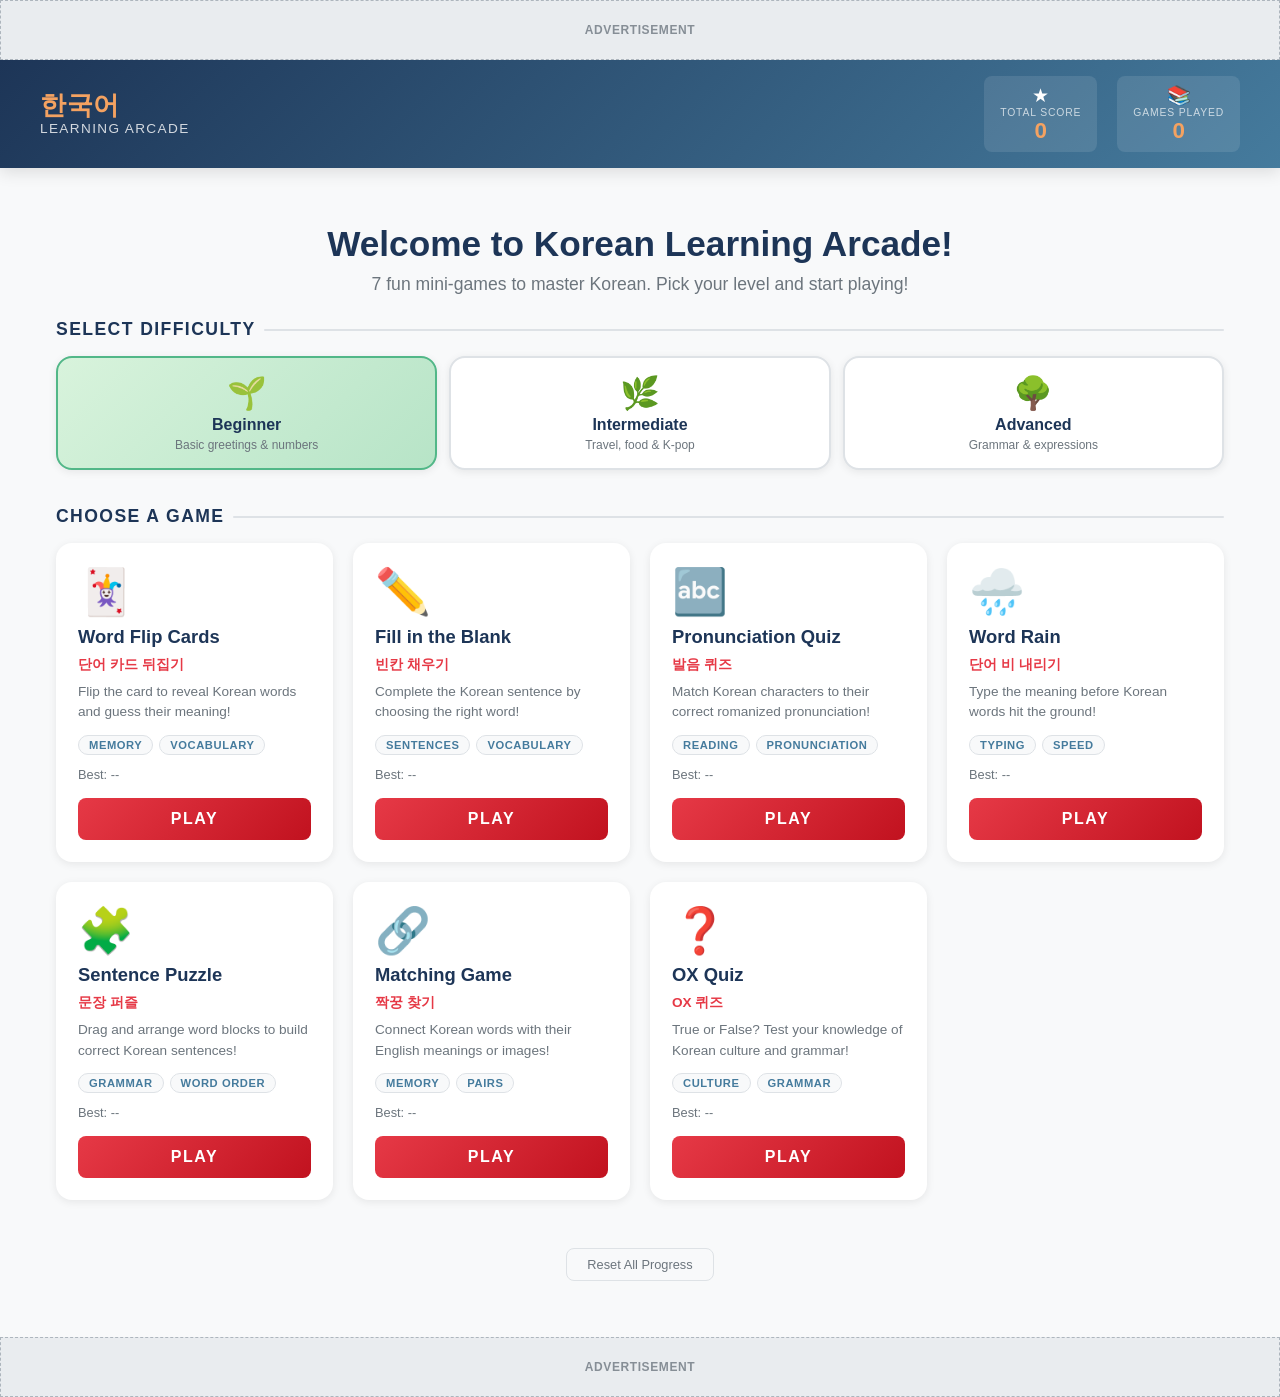
==== index.html @ f076819e "Add custom PWA install banner Shows a dismissible install banner on mobile when app is installable. " ====
<!DOCTYPE html>
<html lang="en">
<head>
  <meta charset="UTF-8" />
  <meta name="viewport" content="width=device-width, initial-scale=1.0" />
  <title>Korean Learning Arcade | 한국어 오락실</title>
  <link rel="stylesheet" href="style.css" />
  <link rel="manifest" href="manifest.json" />
  <meta name="theme-color" content="#1d3557" />
  <meta name="apple-mobile-web-app-capable" content="yes" />
  <meta name="apple-mobile-web-app-status-bar-style" content="black-translucent" />
  <meta name="apple-mobile-web-app-title" content="한국어 게임" />
</head>
<body>

  <!-- ===== 앱 설치 배너 (스마트폰에서만 표시) ===== -->
  <div id="install-banner" style="display:none;background:linear-gradient(135deg,#1d3557,#457b9d);color:white;padding:12px 16px;text-align:center;font-size:0.9rem;gap:10px;align-items:center;justify-content:center;flex-wrap:wrap;">
    <span>📱 홈 화면에 추가해서 앱처럼 사용하세요!</span>
    <button id="install-btn" style="background:white;color:#1d3557;border:none;border-radius:20px;padding:6px 16px;font-weight:700;cursor:pointer;font-size:0.85rem;">설치하기</button>
    <button id="install-close" style="background:transparent;color:rgba(255,255,255,0.7);border:none;cursor:pointer;font-size:1.1rem;padding:0 4px;">✕</button>
  </div>

  <!-- ===== 광고 공간: 상단 배너 ===== -->
  <div class="ad-banner ad-top">
    <span class="ad-label">Advertisement</span>
    <!-- 나중에 여기에 Google AdSense 코드를 붙여넣으세요 -->
  </div>

  <!-- ===== 헤더 ===== -->
  <header class="site-header">
    <div class="header-inner">
      <div class="logo">
        <span class="logo-kr">한국어</span>
        <span class="logo-en">Learning Arcade</span>
      </div>
      <div class="score-board">
        <div class="score-item">
          <span class="score-icon">★</span>
          <span class="score-label">Total Score</span>
          <span class="score-value" id="total-score">0</span>
        </div>
        <div class="score-item">
          <span class="score-icon">📚</span>
          <span class="score-label">Games Played</span>
          <span class="score-value" id="games-played">0</span>
        </div>
      </div>
    </div>
  </header>

  <!-- ===== 메인 콘텐츠 ===== -->
  <main class="main-content">

    <!-- 환영 메시지 -->
    <section class="welcome-section">
      <h1 class="welcome-title">Welcome to Korean Learning Arcade!</h1>
      <p class="welcome-sub">7 fun mini-games to master Korean. Pick your level and start playing!</p>
    </section>

    <!-- 난이도 선택 -->
    <section class="difficulty-section">
      <h2 class="section-title">Select Difficulty</h2>
      <div class="difficulty-buttons">
        <button class="diff-btn active" data-level="beginner">
          <span class="diff-icon">🌱</span>
          <span class="diff-name">Beginner</span>
          <span class="diff-desc">Basic greetings & numbers</span>
        </button>
        <button class="diff-btn" data-level="intermediate">
          <span class="diff-icon">🌿</span>
          <span class="diff-name">Intermediate</span>
          <span class="diff-desc">Travel, food & K-pop</span>
        </button>
        <button class="diff-btn" data-level="advanced">
          <span class="diff-icon">🌳</span>
          <span class="diff-name">Advanced</span>
          <span class="diff-desc">Grammar & expressions</span>
        </button>
      </div>
    </section>

    <!-- 게임 선택 카드들 -->
    <section class="games-section">
      <h2 class="section-title">Choose a Game</h2>
      <div class="games-grid">

        <!-- 게임 1: 단어 카드 뒤집기 -->
        <div class="game-card" data-game="word-cards">
          <div class="game-card-inner">
            <div class="game-emoji">🃏</div>
            <h3 class="game-name">Word Flip Cards</h3>
            <p class="game-name-kr">단어 카드 뒤집기</p>
            <p class="game-desc">Flip the card to reveal Korean words and guess their meaning!</p>
            <div class="game-meta">
              <span class="game-tag">Memory</span>
              <span class="game-tag">Vocabulary</span>
            </div>
            <div class="game-best">Best: <span class="best-score" id="best-word-cards">--</span></div>
            <button class="play-btn" onclick="startGame('word-cards')">PLAY</button>
          </div>
        </div>

        <!-- 게임 2: 빈칸 채우기 -->
        <div class="game-card" data-game="fill-blank">
          <div class="game-card-inner">
            <div class="game-emoji">✏️</div>
            <h3 class="game-name">Fill in the Blank</h3>
            <p class="game-name-kr">빈칸 채우기</p>
            <p class="game-desc">Complete the Korean sentence by choosing the right word!</p>
            <div class="game-meta">
              <span class="game-tag">Sentences</span>
              <span class="game-tag">Vocabulary</span>
            </div>
            <div class="game-best">Best: <span class="best-score" id="best-fill-blank">--</span></div>
            <button class="play-btn" onclick="startGame('fill-blank')">PLAY</button>
          </div>
        </div>

        <!-- 게임 3: 발음 퀴즈 -->
        <div class="game-card" data-game="pronunciation">
          <div class="game-card-inner">
            <div class="game-emoji">🔤</div>
            <h3 class="game-name">Pronunciation Quiz</h3>
            <p class="game-name-kr">발음 퀴즈</p>
            <p class="game-desc">Match Korean characters to their correct romanized pronunciation!</p>
            <div class="game-meta">
              <span class="game-tag">Reading</span>
              <span class="game-tag">Pronunciation</span>
            </div>
            <div class="game-best">Best: <span class="best-score" id="best-pronunciation">--</span></div>
            <button class="play-btn" onclick="startGame('pronunciation')">PLAY</button>
          </div>
        </div>

        <!-- 게임 4: 단어 비 내리기 -->
        <div class="game-card" data-game="word-rain">
          <div class="game-card-inner">
            <div class="game-emoji">🌧️</div>
            <h3 class="game-name">Word Rain</h3>
            <p class="game-name-kr">단어 비 내리기</p>
            <p class="game-desc">Type the meaning before Korean words hit the ground!</p>
            <div class="game-meta">
              <span class="game-tag">Typing</span>
              <span class="game-tag">Speed</span>
            </div>
            <div class="game-best">Best: <span class="best-score" id="best-word-rain">--</span></div>
            <button class="play-btn" onclick="startGame('word-rain')">PLAY</button>
          </div>
        </div>

        <!-- 게임 5: 문장 퍼즐 -->
        <div class="game-card" data-game="sentence-puzzle">
          <div class="game-card-inner">
            <div class="game-emoji">🧩</div>
            <h3 class="game-name">Sentence Puzzle</h3>
            <p class="game-name-kr">문장 퍼즐</p>
            <p class="game-desc">Drag and arrange word blocks to build correct Korean sentences!</p>
            <div class="game-meta">
              <span class="game-tag">Grammar</span>
              <span class="game-tag">Word Order</span>
            </div>
            <div class="game-best">Best: <span class="best-score" id="best-sentence-puzzle">--</span></div>
            <button class="play-btn" onclick="startGame('sentence-puzzle')">PLAY</button>
          </div>
        </div>

        <!-- 게임 6: 짝꿍 찾기 -->
        <div class="game-card" data-game="matching">
          <div class="game-card-inner">
            <div class="game-emoji">🔗</div>
            <h3 class="game-name">Matching Game</h3>
            <p class="game-name-kr">짝꿍 찾기</p>
            <p class="game-desc">Connect Korean words with their English meanings or images!</p>
            <div class="game-meta">
              <span class="game-tag">Memory</span>
              <span class="game-tag">Pairs</span>
            </div>
            <div class="game-best">Best: <span class="best-score" id="best-matching">--</span></div>
            <button class="play-btn" onclick="startGame('matching')">PLAY</button>
          </div>
        </div>

        <!-- 게임 7: OX 퀴즈 -->
        <div class="game-card" data-game="ox-quiz">
          <div class="game-card-inner">
            <div class="game-emoji">❓</div>
            <h3 class="game-name">OX Quiz</h3>
            <p class="game-name-kr">OX 퀴즈</p>
            <p class="game-desc">True or False? Test your knowledge of Korean culture and grammar!</p>
            <div class="game-meta">
              <span class="game-tag">Culture</span>
              <span class="game-tag">Grammar</span>
            </div>
            <div class="game-best">Best: <span class="best-score" id="best-ox-quiz">--</span></div>
            <button class="play-btn" onclick="startGame('ox-quiz')">PLAY</button>
          </div>
        </div>

      </div>
    </section>

    <!-- 진행상황 리셋 버튼 -->
    <section class="reset-section">
      <button class="reset-btn" onclick="confirmReset()">Reset All Progress</button>
    </section>

  </main>

  <!-- ===== 게임 화면 (처음에는 숨겨져 있음) ===== -->
  <div class="game-screen" id="game-screen" style="display:none;">
    <div class="game-screen-header">
      <button class="back-btn" onclick="goHome()">← Back to Home</button>
      <div class="current-level-badge" id="current-level-badge">Beginner</div>
    </div>
    <div class="game-container" id="game-container">
      <!-- 각 게임 내용이 여기에 동적으로 들어옵니다 -->
    </div>
  </div>

  <!-- ===== 광고 공간: 하단 배너 ===== -->
  <div class="ad-banner ad-bottom">
    <span class="ad-label">Advertisement</span>
    <!-- 나중에 여기에 Google AdSense 코드를 붙여넣으세요 -->
  </div>

  <!-- ===== 스크립트 ===== -->
  <script src="utils.js"></script>
  <script src="storage.js"></script>
  <script src="data.js"></script>
  <script src="games/word-cards.js"></script>
  <script src="games/fill-blank.js"></script>
  <script src="games/pronunciation.js"></script>
  <script src="games/word-rain.js"></script>
  <script src="games/sentence-puzzle.js"></script>
  <script src="games/matching.js"></script>
  <script src="games/ox-quiz.js"></script>
  <script src="main.js"></script>
  <script>
    if ('serviceWorker' in navigator) {
      navigator.serviceWorker.register('/korean-game/sw.js');
    }

    // 앱 설치 배너 처리
    let deferredPrompt;
    const banner = document.getElementById('install-banner');
    const installBtn = document.getElementById('install-btn');
    const closeBtn = document.getElementById('install-close');

    window.addEventListener('beforeinstallprompt', e => {
      e.preventDefault();
      deferredPrompt = e;
      banner.style.display = 'flex';
    });

    installBtn.addEventListener('click', async () => {
      banner.style.display = 'none';
      deferredPrompt.prompt();
      await deferredPrompt.userChoice;
      deferredPrompt = null;
    });

    closeBtn.addEventListener('click', () => {
      banner.style.display = 'none';
    });

    // 이미 설치된 경우 배너 숨기기
    window.addEventListener('appinstalled', () => {
      banner.style.display = 'none';
    });
  </script>
</body>
</html>
---- style.css ----
/* =============================================
   한국어 오락실 - 전체 스타일
   Korean Learning Arcade - Main Stylesheet
   ============================================= */

/* ----- 기본 리셋 & 전체 설정 ----- */
*, *::before, *::after {
  box-sizing: border-box;
  margin: 0;
  padding: 0;
}

:root {
  --color-primary: #e63946;      /* 한국 빨강 */
  --color-secondary: #457b9d;    /* 차분한 파랑 */
  --color-accent: #f4a261;       /* 따뜻한 주황 */
  --color-bg: #f8f9fa;           /* 밝은 회색 배경 */
  --color-card: #ffffff;         /* 카드 흰색 */
  --color-text: #1d3557;         /* 진한 네이비 */
  --color-text-light: #6c757d;   /* 옅은 텍스트 */
  --color-border: #dee2e6;       /* 테두리 색 */
  --color-beginner: #52b788;     /* 초급 초록 */
  --color-intermediate: #457b9d; /* 중급 파랑 */
  --color-advanced: #e63946;     /* 고급 빨강 */
  --shadow-sm: 0 2px 8px rgba(0,0,0,0.08);
  --shadow-md: 0 4px 16px rgba(0,0,0,0.12);
  --shadow-lg: 0 8px 32px rgba(0,0,0,0.16);
  --radius-sm: 8px;
  --radius-md: 16px;
  --radius-lg: 24px;
  --font-main: 'Segoe UI', 'Apple SD Gothic Neo', sans-serif;
}

body {
  font-family: var(--font-main);
  background-color: var(--color-bg);
  color: var(--color-text);
  min-height: 100vh;
  display: flex;
  flex-direction: column;
}

/* ----- 광고 배너 ----- */
.ad-banner {
  width: 100%;
  background: #e9ecef;
  border: 1px dashed #adb5bd;
  display: flex;
  align-items: center;
  justify-content: center;
  color: #868e96;
  font-size: 0.75rem;
  letter-spacing: 0.05em;
  position: relative;
}

.ad-top {
  min-height: 60px;
}

.ad-bottom {
  min-height: 60px;
  margin-top: auto;
}

.ad-label {
  text-transform: uppercase;
  font-weight: 600;
}

/* ----- 헤더 ----- */
.site-header {
  background: linear-gradient(135deg, #1d3557 0%, #457b9d 100%);
  color: white;
  padding: 16px 24px;
  box-shadow: var(--shadow-md);
}

.header-inner {
  max-width: 1200px;
  margin: 0 auto;
  display: flex;
  align-items: center;
  justify-content: space-between;
  flex-wrap: wrap;
  gap: 12px;
}

.logo {
  display: flex;
  flex-direction: column;
  line-height: 1.2;
}

.logo-kr {
  font-size: 1.6rem;
  font-weight: 800;
  color: #f4a261;
  letter-spacing: 0.02em;
}

.logo-en {
  font-size: 0.85rem;
  color: rgba(255,255,255,0.8);
  letter-spacing: 0.1em;
  text-transform: uppercase;
}

.score-board {
  display: flex;
  gap: 20px;
}

.score-item {
  display: flex;
  flex-direction: column;
  align-items: center;
  background: rgba(255,255,255,0.1);
  border-radius: var(--radius-sm);
  padding: 8px 16px;
  min-width: 80px;
}

.score-icon {
  font-size: 1.2rem;
}

.score-label {
  font-size: 0.65rem;
  text-transform: uppercase;
  letter-spacing: 0.08em;
  color: rgba(255,255,255,0.7);
}

.score-value {
  font-size: 1.4rem;
  font-weight: 700;
  color: #f4a261;
}

/* ----- 메인 콘텐츠 영역 ----- */
.main-content {
  max-width: 1200px;
  margin: 0 auto;
  padding: 24px 16px 40px;
  width: 100%;
}

/* ----- 환영 섹션 ----- */
.welcome-section {
  text-align: center;
  padding: 32px 16px 24px;
}

.welcome-title {
  font-size: clamp(1.4rem, 4vw, 2.2rem);
  font-weight: 800;
  color: var(--color-text);
  margin-bottom: 10px;
}

.welcome-sub {
  font-size: clamp(0.9rem, 2.5vw, 1.1rem);
  color: var(--color-text-light);
}

/* ----- 섹션 공통 제목 ----- */
.section-title {
  font-size: 1.1rem;
  font-weight: 700;
  color: var(--color-text);
  text-transform: uppercase;
  letter-spacing: 0.08em;
  margin-bottom: 16px;
  display: flex;
  align-items: center;
  gap: 8px;
}

.section-title::after {
  content: '';
  flex: 1;
  height: 2px;
  background: var(--color-border);
  border-radius: 2px;
}

/* ----- 난이도 선택 ----- */
.difficulty-section {
  margin-bottom: 36px;
}

.difficulty-buttons {
  display: flex;
  gap: 12px;
  flex-wrap: wrap;
}

.diff-btn {
  flex: 1;
  min-width: 140px;
  border: 2px solid var(--color-border);
  background: var(--color-card);
  border-radius: var(--radius-md);
  padding: 16px 12px;
  cursor: pointer;
  display: flex;
  flex-direction: column;
  align-items: center;
  gap: 4px;
  transition: all 0.2s ease;
  box-shadow: var(--shadow-sm);
}

.diff-btn:hover {
  transform: translateY(-2px);
  box-shadow: var(--shadow-md);
}

.diff-btn.active[data-level="beginner"] {
  border-color: var(--color-beginner);
  background: linear-gradient(135deg, #d8f3dc, #b7e4c7);
}

.diff-btn.active[data-level="intermediate"] {
  border-color: var(--color-intermediate);
  background: linear-gradient(135deg, #cce5f0, #a8d5e8);
}

.diff-btn.active[data-level="advanced"] {
  border-color: var(--color-advanced);
  background: linear-gradient(135deg, #ffd6d9, #ffb3ba);
}

.diff-icon {
  font-size: 2rem;
}

.diff-name {
  font-size: 1rem;
  font-weight: 700;
  color: var(--color-text);
}

.diff-desc {
  font-size: 0.75rem;
  color: var(--color-text-light);
  text-align: center;
}

/* ----- 게임 카드 그리드 ----- */
.games-section {
  margin-bottom: 32px;
}

.games-grid {
  display: grid;
  grid-template-columns: repeat(auto-fill, minmax(260px, 1fr));
  gap: 20px;
}

.game-card {
  background: var(--color-card);
  border-radius: var(--radius-md);
  box-shadow: var(--shadow-sm);
  border: 2px solid transparent;
  transition: all 0.25s ease;
  cursor: pointer;
  overflow: hidden;
}

.game-card:hover {
  transform: translateY(-4px);
  box-shadow: var(--shadow-lg);
  border-color: var(--color-primary);
}

.game-card-inner {
  padding: 24px 20px 20px;
  display: flex;
  flex-direction: column;
  gap: 8px;
  height: 100%;
}

.game-emoji {
  font-size: 2.8rem;
  line-height: 1;
}

.game-name {
  font-size: 1.15rem;
  font-weight: 700;
  color: var(--color-text);
  margin-top: 4px;
}

.game-name-kr {
  font-size: 0.85rem;
  color: var(--color-primary);
  font-weight: 600;
}

.game-desc {
  font-size: 0.85rem;
  color: var(--color-text-light);
  line-height: 1.5;
  flex: 1;
}

.game-meta {
  display: flex;
  gap: 6px;
  flex-wrap: wrap;
  margin-top: 4px;
}

.game-tag {
  background: var(--color-bg);
  color: var(--color-secondary);
  font-size: 0.7rem;
  font-weight: 600;
  padding: 3px 10px;
  border-radius: 999px;
  border: 1px solid var(--color-border);
  text-transform: uppercase;
  letter-spacing: 0.05em;
}

.game-best {
  font-size: 0.8rem;
  color: var(--color-text-light);
  margin-top: 4px;
}

.play-btn {
  width: 100%;
  padding: 12px;
  background: linear-gradient(135deg, var(--color-primary), #c1121f);
  color: white;
  border: none;
  border-radius: var(--radius-sm);
  font-size: 1rem;
  font-weight: 700;
  cursor: pointer;
  letter-spacing: 0.1em;
  margin-top: 8px;
  transition: all 0.2s ease;
}

.play-btn:hover {
  background: linear-gradient(135deg, #c1121f, #a4000e);
  transform: scale(1.02);
}

.play-btn:active {
  transform: scale(0.98);
}

/* ----- 리셋 버튼 ----- */
.reset-section {
  text-align: center;
  padding: 16px 0;
}

.reset-btn {
  background: none;
  border: 1px solid var(--color-border);
  color: var(--color-text-light);
  padding: 8px 20px;
  border-radius: var(--radius-sm);
  font-size: 0.8rem;
  cursor: pointer;
  transition: all 0.2s ease;
}

.reset-btn:hover {
  border-color: var(--color-primary);
  color: var(--color-primary);
}

/* ----- 게임 화면 (게임 플레이 중) ----- */
.game-screen {
  position: fixed;
  top: 0;
  left: 0;
  width: 100%;
  height: 100%;
  background: var(--color-bg);
  z-index: 100;
  overflow-y: auto;
  display: flex;
  flex-direction: column;
}

.game-screen-header {
  background: white;
  padding: 12px 20px;
  display: flex;
  align-items: center;
  justify-content: space-between;
  box-shadow: var(--shadow-sm);
  position: sticky;
  top: 0;
  z-index: 101;
}

.back-btn {
  background: none;
  border: 1px solid var(--color-border);
  padding: 8px 16px;
  border-radius: var(--radius-sm);
  font-size: 0.9rem;
  cursor: pointer;
  color: var(--color-text);
  transition: all 0.2s ease;
  font-weight: 600;
}

.back-btn:hover {
  background: var(--color-bg);
  border-color: var(--color-primary);
  color: var(--color-primary);
}

.current-level-badge {
  padding: 6px 16px;
  border-radius: 999px;
  font-size: 0.8rem;
  font-weight: 700;
  text-transform: uppercase;
  letter-spacing: 0.08em;
  background: var(--color-beginner);
  color: white;
}

.current-level-badge.intermediate {
  background: var(--color-intermediate);
}

.current-level-badge.advanced {
  background: var(--color-advanced);
}

.game-container {
  flex: 1;
  max-width: 900px;
  margin: 0 auto;
  width: 100%;
  padding: 24px 16px;
}

/* ----- 공통 게임 UI 요소 ----- */
.game-title {
  text-align: center;
  font-size: 1.6rem;
  font-weight: 800;
  color: var(--color-text);
  margin-bottom: 6px;
}

.game-score-bar {
  display: flex;
  justify-content: space-around;
  background: white;
  border-radius: var(--radius-md);
  padding: 12px 20px;
  margin-bottom: 24px;
  box-shadow: var(--shadow-sm);
  flex-wrap: wrap;
  gap: 12px;
}

.game-score-bar .stat {
  display: flex;
  flex-direction: column;
  align-items: center;
  gap: 2px;
}

.game-score-bar .stat-label {
  font-size: 0.7rem;
  text-transform: uppercase;
  letter-spacing: 0.08em;
  color: var(--color-text-light);
}

.game-score-bar .stat-value {
  font-size: 1.4rem;
  font-weight: 800;
  color: var(--color-primary);
}

/* 선택지 버튼 (객관식) */
.choices-grid {
  display: grid;
  grid-template-columns: 1fr 1fr;
  gap: 12px;
  margin-top: 20px;
}

.choice-btn {
  padding: 16px 12px;
  background: white;
  border: 2px solid var(--color-border);
  border-radius: var(--radius-sm);
  font-size: 1rem;
  cursor: pointer;
  transition: all 0.2s ease;
  text-align: center;
  font-weight: 500;
  color: var(--color-text);
}

.choice-btn:hover {
  border-color: var(--color-secondary);
  background: #f0f7ff;
  transform: translateY(-1px);
}

.choice-btn.correct {
  border-color: #52b788;
  background: #d8f3dc;
  color: #1b4332;
}

.choice-btn.wrong {
  border-color: var(--color-primary);
  background: #ffd6d9;
  color: #6b0011;
}

/* 결과 화면 */
.result-screen {
  text-align: center;
  padding: 40px 20px;
}

.result-emoji {
  font-size: 4rem;
  margin-bottom: 16px;
}

.result-title {
  font-size: 2rem;
  font-weight: 800;
  margin-bottom: 8px;
}

.result-score {
  font-size: 3rem;
  font-weight: 900;
  color: var(--color-primary);
  margin: 16px 0;
}

.result-buttons {
  display: flex;
  gap: 12px;
  justify-content: center;
  margin-top: 24px;
  flex-wrap: wrap;
}

.btn-primary {
  padding: 14px 32px;
  background: var(--color-primary);
  color: white;
  border: none;
  border-radius: var(--radius-sm);
  font-size: 1rem;
  font-weight: 700;
  cursor: pointer;
  transition: all 0.2s ease;
}

.btn-primary:hover {
  background: #c1121f;
  transform: translateY(-1px);
}

.btn-secondary {
  padding: 14px 32px;
  background: white;
  color: var(--color-text);
  border: 2px solid var(--color-border);
  border-radius: var(--radius-sm);
  font-size: 1rem;
  font-weight: 700;
  cursor: pointer;
  transition: all 0.2s ease;
}

.btn-secondary:hover {
  border-color: var(--color-secondary);
  transform: translateY(-1px);
}

/* ----- 반응형: 태블릿 ----- */
@media (max-width: 768px) {
  .header-inner {
    flex-direction: column;
    text-align: center;
  }

  .score-board {
    justify-content: center;
  }

  .games-grid {
    grid-template-columns: repeat(auto-fill, minmax(200px, 1fr));
    gap: 14px;
  }

  .difficulty-buttons {
    flex-direction: column;
  }

  .diff-btn {
    flex-direction: row;
    text-align: left;
    min-width: unset;
    padding: 12px 16px;
  }

  .diff-icon {
    font-size: 1.5rem;
  }

  .diff-desc {
    text-align: left;
  }
}

/* ----- 반응형: 스마트폰 ----- */
@media (max-width: 480px) {
  .main-content {
    padding: 16px 12px 32px;
  }

  .games-grid {
    grid-template-columns: 1fr 1fr;
    gap: 10px;
  }

  .game-card-inner {
    padding: 16px 14px 14px;
  }

  .game-emoji {
    font-size: 2rem;
  }

  .game-name {
    font-size: 0.95rem;
  }

  .game-desc {
    display: none; /* 작은 화면에서 설명 숨김 */
  }

  .choices-grid {
    grid-template-columns: 1fr;
  }

  .welcome-section {
    padding: 20px 8px 16px;
  }
}

/* ----- 애니메이션 ----- */
@keyframes fadeIn {
  from { opacity: 0; transform: translateY(10px); }
  to   { opacity: 1; transform: translateY(0); }
}

@keyframes shake {
  0%, 100% { transform: translateX(0); }
  20%       { transform: translateX(-8px); }
  40%       { transform: translateX(8px); }
  60%       { transform: translateX(-4px); }
  80%       { transform: translateX(4px); }
}

@keyframes pop {
  0%   { transform: scale(1); }
  50%  { transform: scale(1.1); }
  100% { transform: scale(1); }
}

.fade-in   { animation: fadeIn 0.35s ease; }
.shake     { animation: shake 0.4s ease; }
.pop       { animation: pop 0.3s ease; }
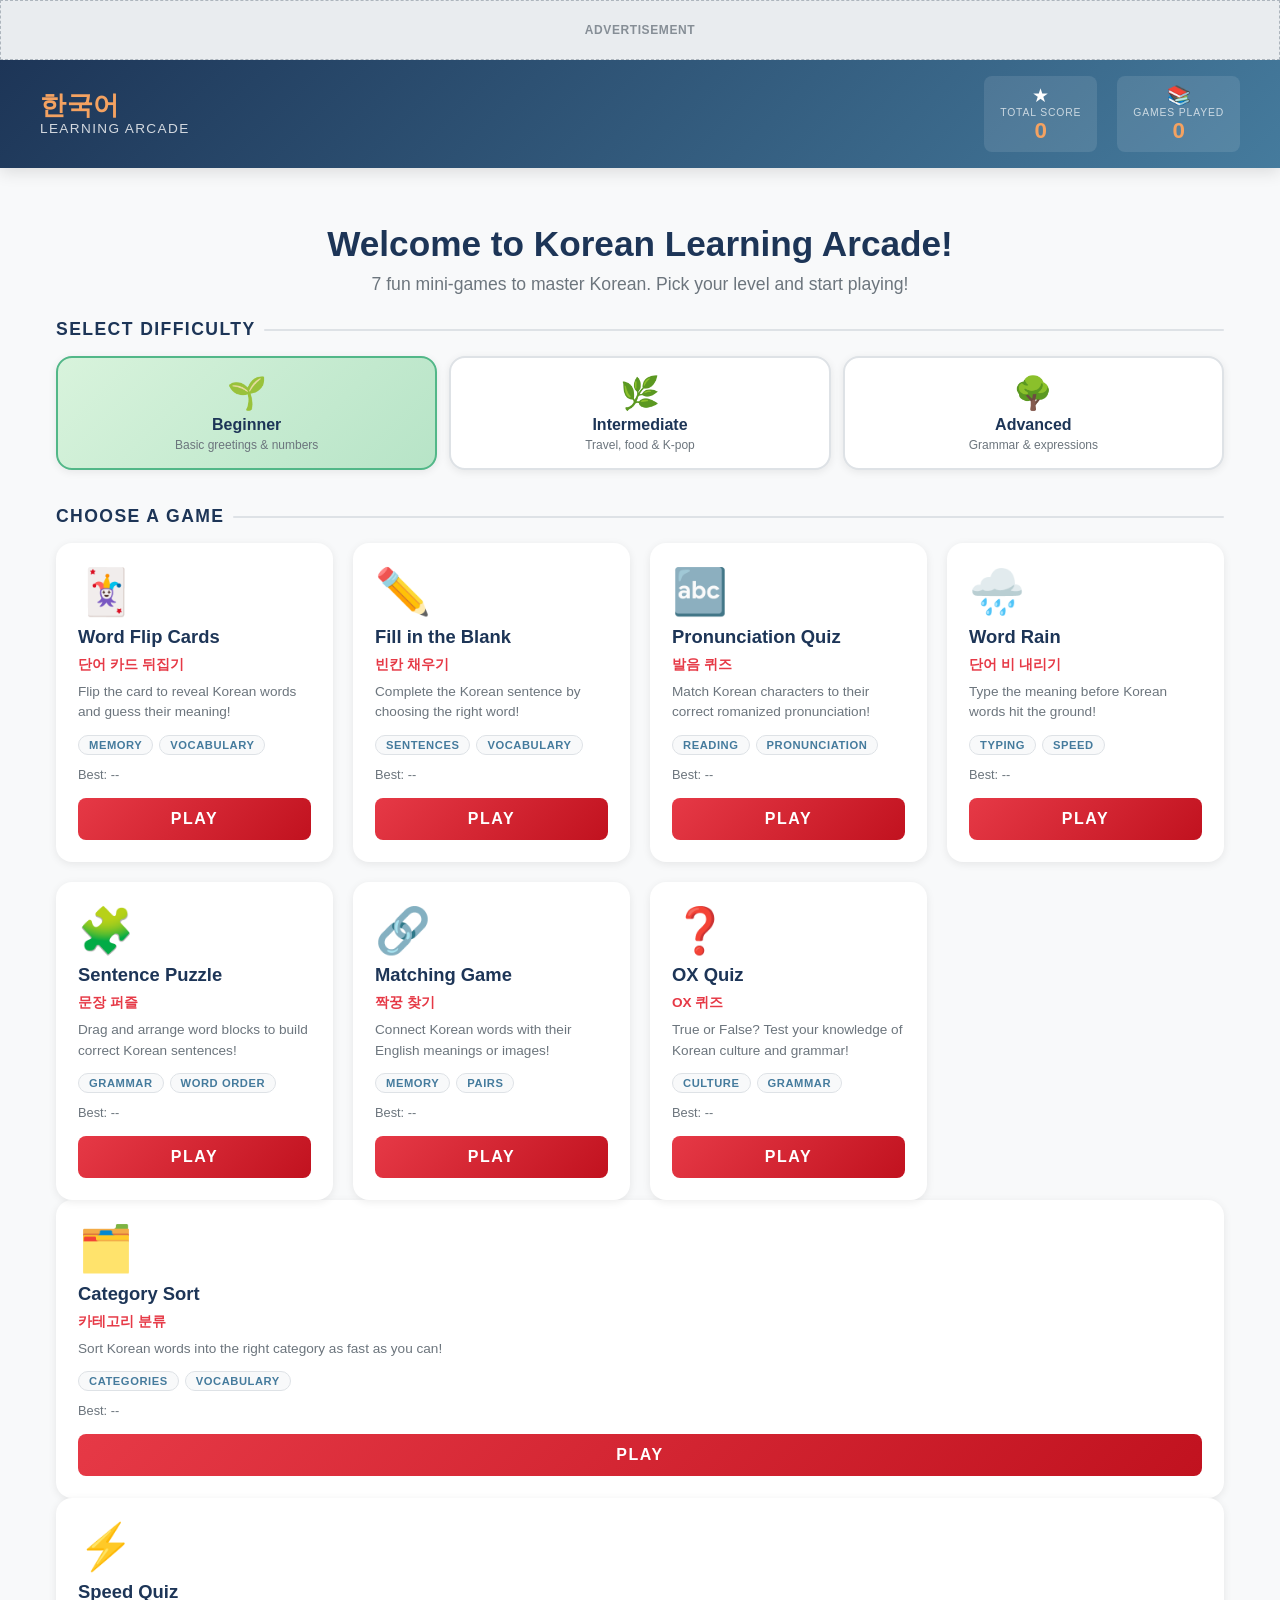
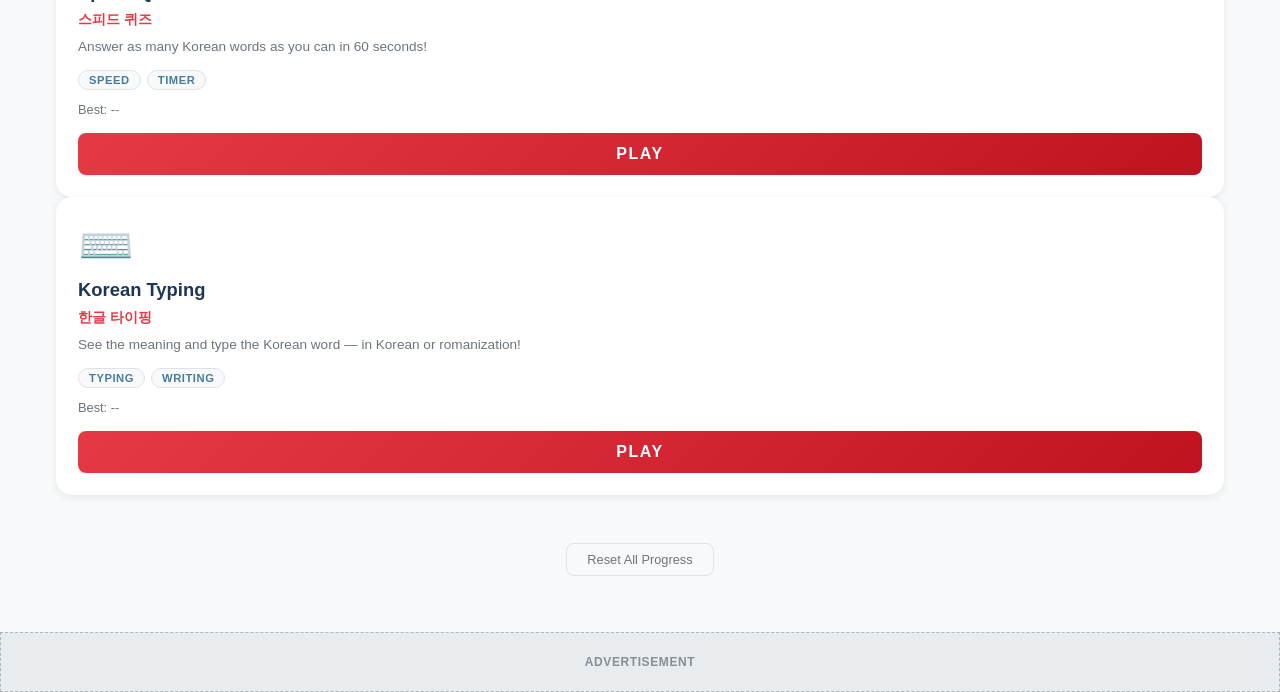
==== commit f4faa759: "Update index.html" ====
--- a/index.html
+++ b/index.html
@@ -197,6 +197,54 @@
         </div>
 
       </div>
+              <!-- 게임 8: 카테고리 분류 -->
+        <div class="game-card" data-game="category-sort">
+          <div class="game-card-inner">
+            <div class="game-emoji">🗂️</div>
+            <h3 class="game-name">Category Sort</h3>
+            <p class="game-name-kr">카테고리 분류</p>
+            <p class="game-desc">Sort Korean words into the right category as fast as you can!</p>
+            <div class="game-meta">
+              <span class="game-tag">Categories</span>
+              <span class="game-tag">Vocabulary</span>
+            </div>
+            <div class="game-best">Best: <span class="best-score" id="best-category-sort">--</span></div>
+            <button class="play-btn" onclick="startGame('category-sort')">PLAY</button>
+          </div>
+        </div>
+
+        <!-- 게임 9: 스피드 퀴즈 -->
+        <div class="game-card" data-game="speed-quiz">
+          <div class="game-card-inner">
+            <div class="game-emoji">⚡</div>
+            <h3 class="game-name">Speed Quiz</h3>
+            <p class="game-name-kr">스피드 퀴즈</p>
+            <p class="game-desc">Answer as many Korean words as you can in 60 seconds!</p>
+            <div class="game-meta">
+              <span class="game-tag">Speed</span>
+              <span class="game-tag">Timer</span>
+            </div>
+            <div class="game-best">Best: <span class="best-score" id="best-speed-quiz">--</span></div>
+            <button class="play-btn" onclick="startGame('speed-quiz')">PLAY</button>
+          </div>
+        </div>
+
+        <!-- 게임 10: 한글 타이핑 -->
+        <div class="game-card" data-game="korean-typing">
+          <div class="game-card-inner">
+            <div class="game-emoji">⌨️</div>
+            <h3 class="game-name">Korean Typing</h3>
+            <p class="game-name-kr">한글 타이핑</p>
+            <p class="game-desc">See the meaning and type the Korean word — in Korean or romanization!</p>
+            <div class="game-meta">
+              <span class="game-tag">Typing</span>
+              <span class="game-tag">Writing</span>
+            </div>
+            <div class="game-best">Best: <span class="best-score" id="best-korean-typing">--</span></div>
+            <button class="play-btn" onclick="startGame('korean-typing')">PLAY</button>
+          </div>
+        </div>
+
     </section>
 
     <!-- 진행상황 리셋 버튼 -->
@@ -240,7 +288,6 @@
       navigator.serviceWorker.register('/korean-game/sw.js');
     }
 
-    // 앱 설치 배너 처리
     let deferredPrompt;
     const banner = document.getElementById('install-banner');
     const installBtn = document.getElementById('install-btn');
@@ -263,7 +310,6 @@
       banner.style.display = 'none';
     });
 
-    // 이미 설치된 경우 배너 숨기기
     window.addEventListener('appinstalled', () => {
       banner.style.display = 'none';
     });
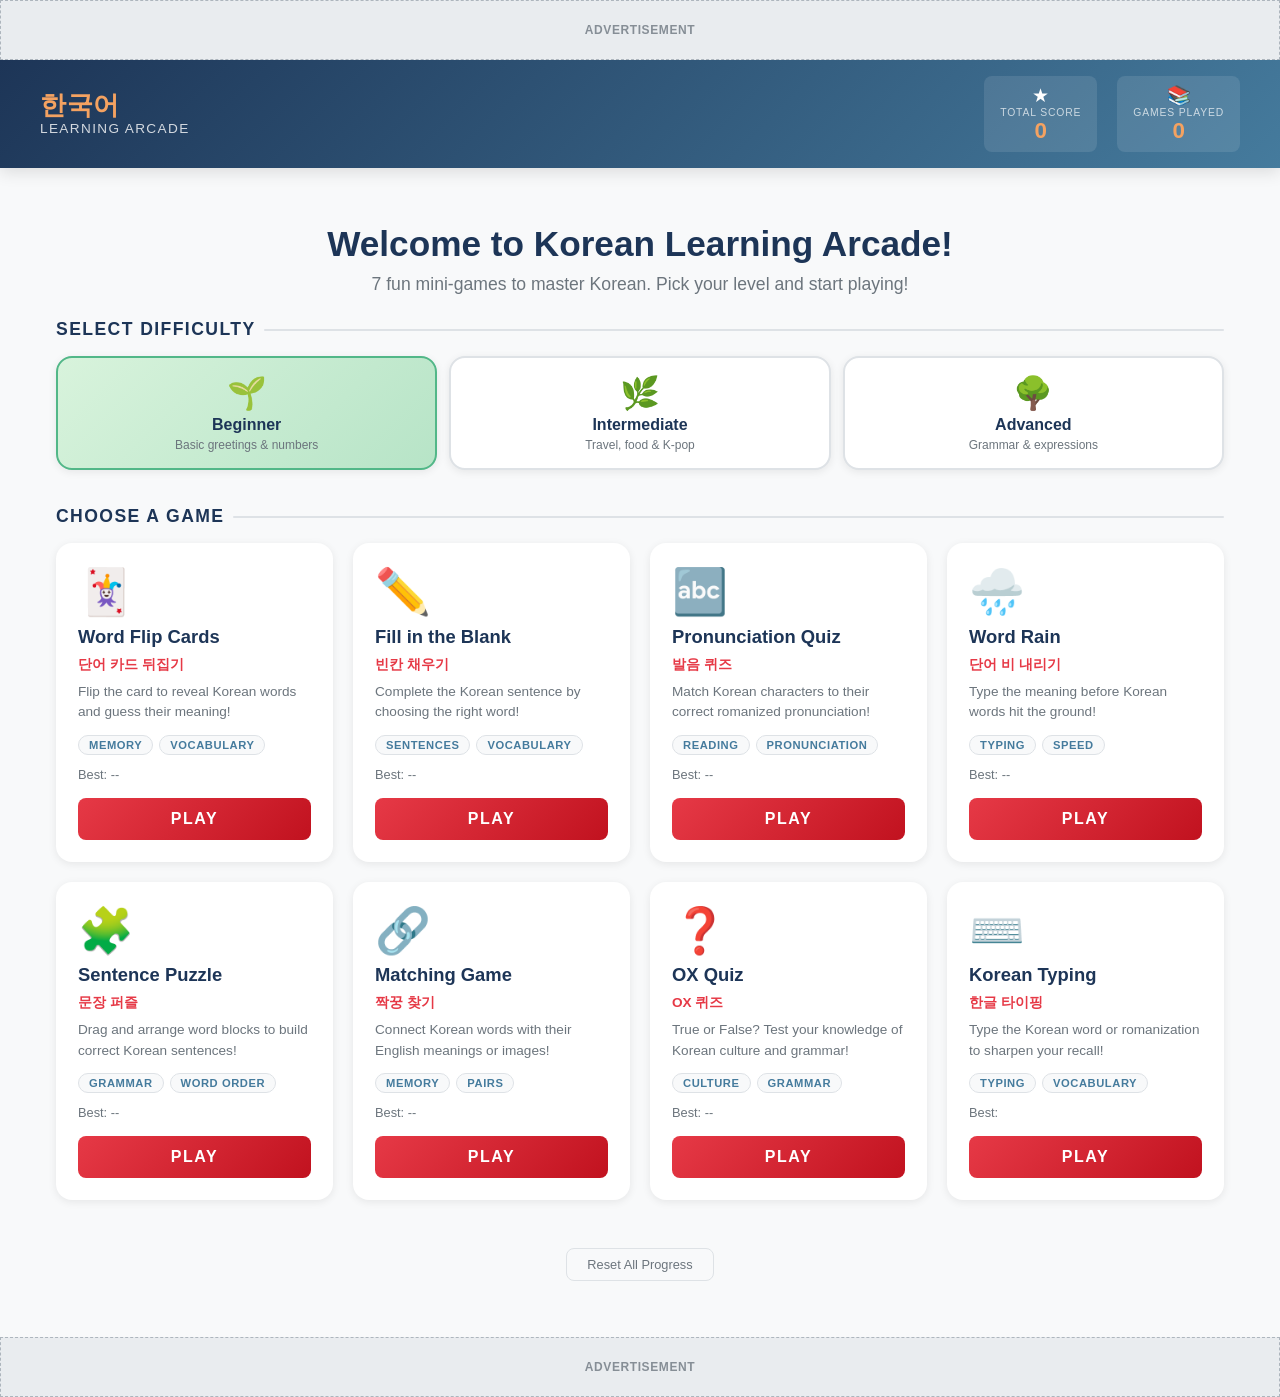
==== commit c1ec5f9e: "Update index.html" ====
--- a/index.html
+++ b/index.html
@@ -196,55 +196,23 @@
           </div>
         </div>
 
-      </div>
-              <!-- 게임 8: 카테고리 분류 -->
-        <div class="game-card" data-game="category-sort">
-          <div class="game-card-inner">
-            <div class="game-emoji">🗂️</div>
-            <h3 class="game-name">Category Sort</h3>
-            <p class="game-name-kr">카테고리 분류</p>
-            <p class="game-desc">Sort Korean words into the right category as fast as you can!</p>
-            <div class="game-meta">
-              <span class="game-tag">Categories</span>
-              <span class="game-tag">Vocabulary</span>
-            </div>
-            <div class="game-best">Best: <span class="best-score" id="best-category-sort">--</span></div>
-            <button class="play-btn" onclick="startGame('category-sort')">PLAY</button>
-          </div>
-        </div>
-
-        <!-- 게임 9: 스피드 퀴즈 -->
-        <div class="game-card" data-game="speed-quiz">
-          <div class="game-card-inner">
-            <div class="game-emoji">⚡</div>
-            <h3 class="game-name">Speed Quiz</h3>
-            <p class="game-name-kr">스피드 퀴즈</p>
-            <p class="game-desc">Answer as many Korean words as you can in 60 seconds!</p>
-            <div class="game-meta">
-              <span class="game-tag">Speed</span>
-              <span class="game-tag">Timer</span>
-            </div>
-            <div class="game-best">Best: <span class="best-score" id="best-speed-quiz">--</span></div>
-            <button class="play-btn" onclick="startGame('speed-quiz')">PLAY</button>
-          </div>
-        </div>
-
-        <!-- 게임 10: 한글 타이핑 -->
+        <!-- 게임 8: 한글 타이핑 -->
         <div class="game-card" data-game="korean-typing">
           <div class="game-card-inner">
             <div class="game-emoji">⌨️</div>
             <h3 class="game-name">Korean Typing</h3>
             <p class="game-name-kr">한글 타이핑</p>
-            <p class="game-desc">See the meaning and type the Korean word — in Korean or romanization!</p>
+            <p class="game-desc">Type the Korean word or romanization to sharpen your recall!</p>
             <div class="game-meta">
               <span class="game-tag">Typing</span>
-              <span class="game-tag">Writing</span>
+              <span class="game-tag">Vocabulary</span>
             </div>
             <div class="game-best">Best: <span class="best-score" id="best-korean-typing">--</span></div>
             <button class="play-btn" onclick="startGame('korean-typing')">PLAY</button>
           </div>
         </div>
 
+      </div>
     </section>
 
     <!-- 진행상황 리셋 버튼 -->
@@ -282,12 +250,14 @@
   <script src="games/sentence-puzzle.js"></script>
   <script src="games/matching.js"></script>
   <script src="games/ox-quiz.js"></script>
+  <script src="games/korean-typing.js"></script>
   <script src="main.js"></script>
   <script>
     if ('serviceWorker' in navigator) {
       navigator.serviceWorker.register('/korean-game/sw.js');
     }
 
+    // 앱 설치 배너 처리
     let deferredPrompt;
     const banner = document.getElementById('install-banner');
     const installBtn = document.getElementById('install-btn');
@@ -310,6 +280,7 @@
       banner.style.display = 'none';
     });
 
+    // 이미 설치된 경우 배너 숨기기
     window.addEventListener('appinstalled', () => {
       banner.style.display = 'none';
     });
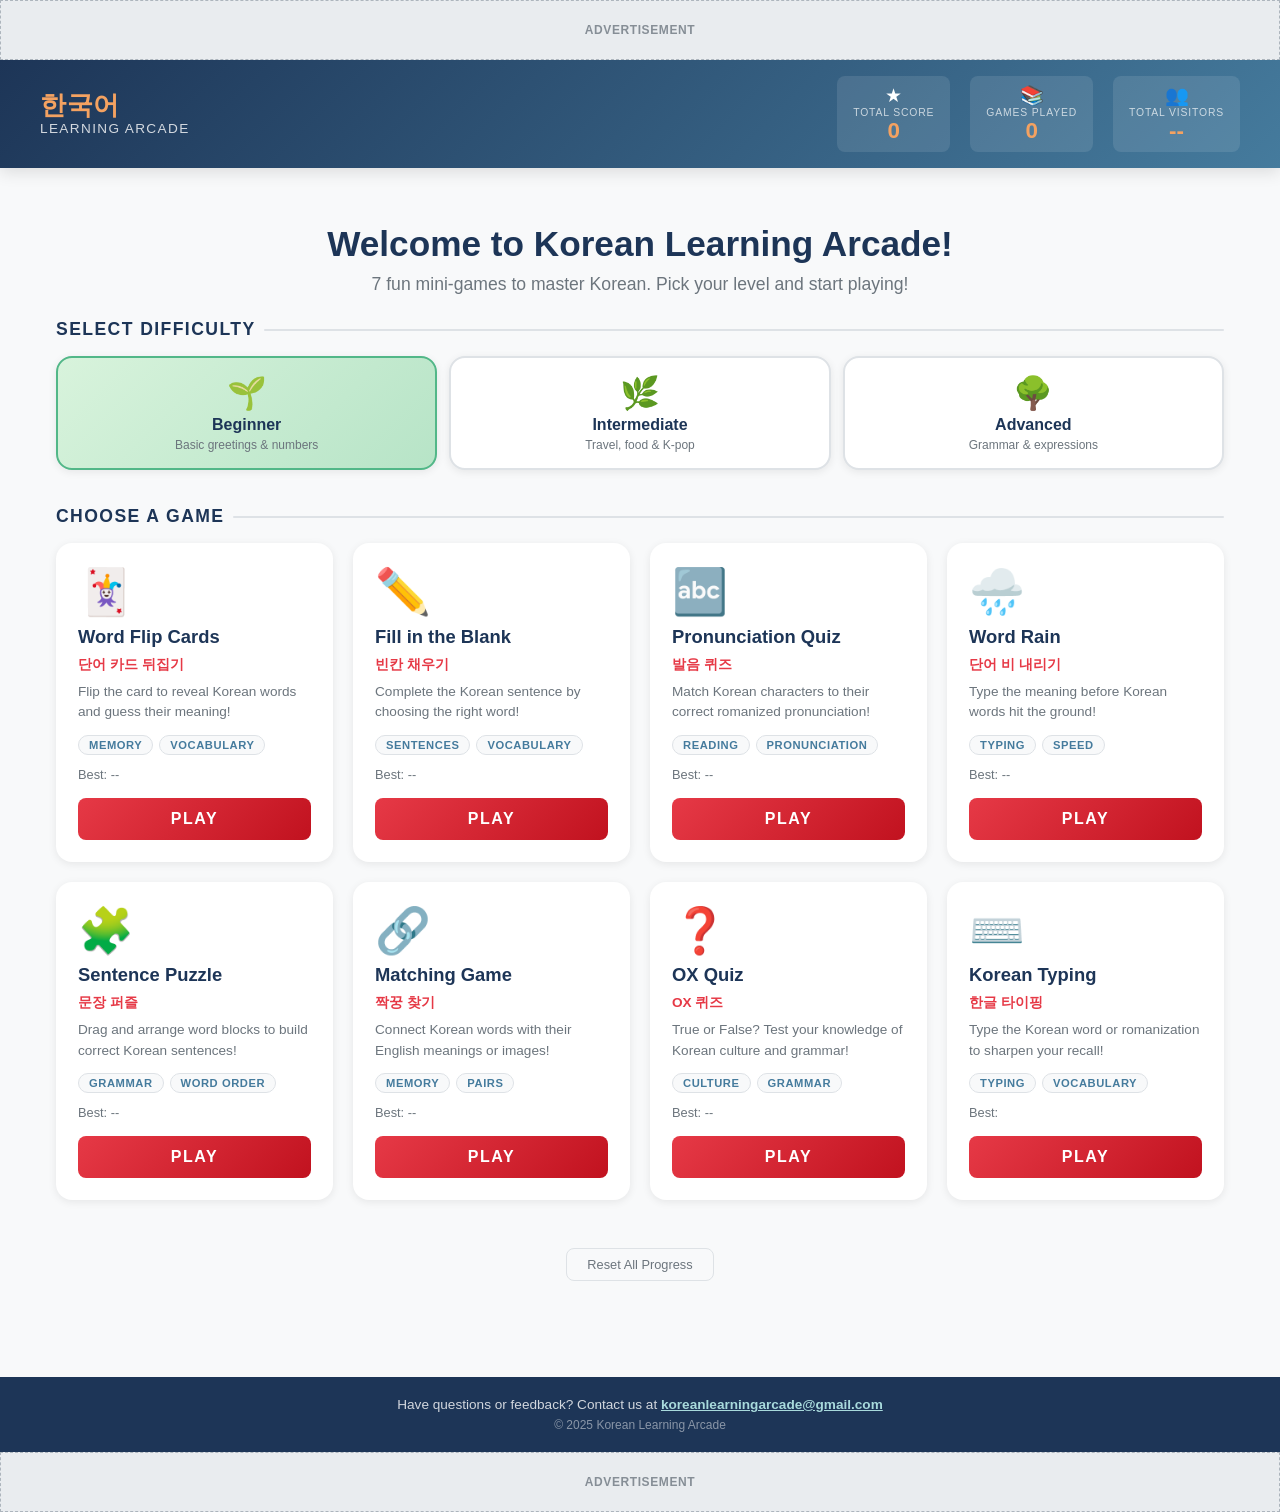
==== commit bbeb4bea: "Add visitor counter and contact email footer" ====
--- a/index.html
+++ b/index.html
@@ -4,6 +4,14 @@
   <meta charset="UTF-8" />
   <meta name="viewport" content="width=device-width, initial-scale=1.0" />
   <title>Korean Learning Arcade | 한국어 오락실</title>
+  <!-- Google Analytics -->
+  <script async src="https://www.googletagmanager.com/gtag/js?id=G-NGWW5GGHL0"></script>
+  <script>
+    window.dataLayer = window.dataLayer || [];
+    function gtag(){dataLayer.push(arguments);}
+    gtag('js', new Date());
+    gtag('config', 'G-NGWW5GGHL0');
+  </script>
   <link rel="stylesheet" href="style.css" />
   <link rel="manifest" href="manifest.json" />
   <meta name="theme-color" content="#1d3557" />
@@ -43,6 +51,11 @@
           <span class="score-icon">📚</span>
           <span class="score-label">Games Played</span>
           <span class="score-value" id="games-played">0</span>
+        </div>
+        <div class="score-item">
+          <span class="score-icon">👥</span>
+          <span class="score-label">Total Visitors</span>
+          <span class="score-value" id="visitor-count">...</span>
         </div>
       </div>
     </div>
@@ -222,6 +235,14 @@
 
   </main>
 
+  <!-- ===== 푸터 ===== -->
+  <footer style="background:#1d3557;color:rgba(255,255,255,0.8);text-align:center;padding:20px 16px;font-size:0.85rem;margin-top:40px;">
+    <p>Have questions or feedback? Contact us at
+      <a href="mailto:koreanlearningarcade@gmail.com" style="color:#a8dadc;font-weight:600;">koreanlearningarcade@gmail.com</a>
+    </p>
+    <p style="margin-top:6px;font-size:0.75rem;opacity:0.6;">© 2025 Korean Learning Arcade</p>
+  </footer>
+
   <!-- ===== 게임 화면 (처음에는 숨겨져 있음) ===== -->
   <div class="game-screen" id="game-screen" style="display:none;">
     <div class="game-screen-header">
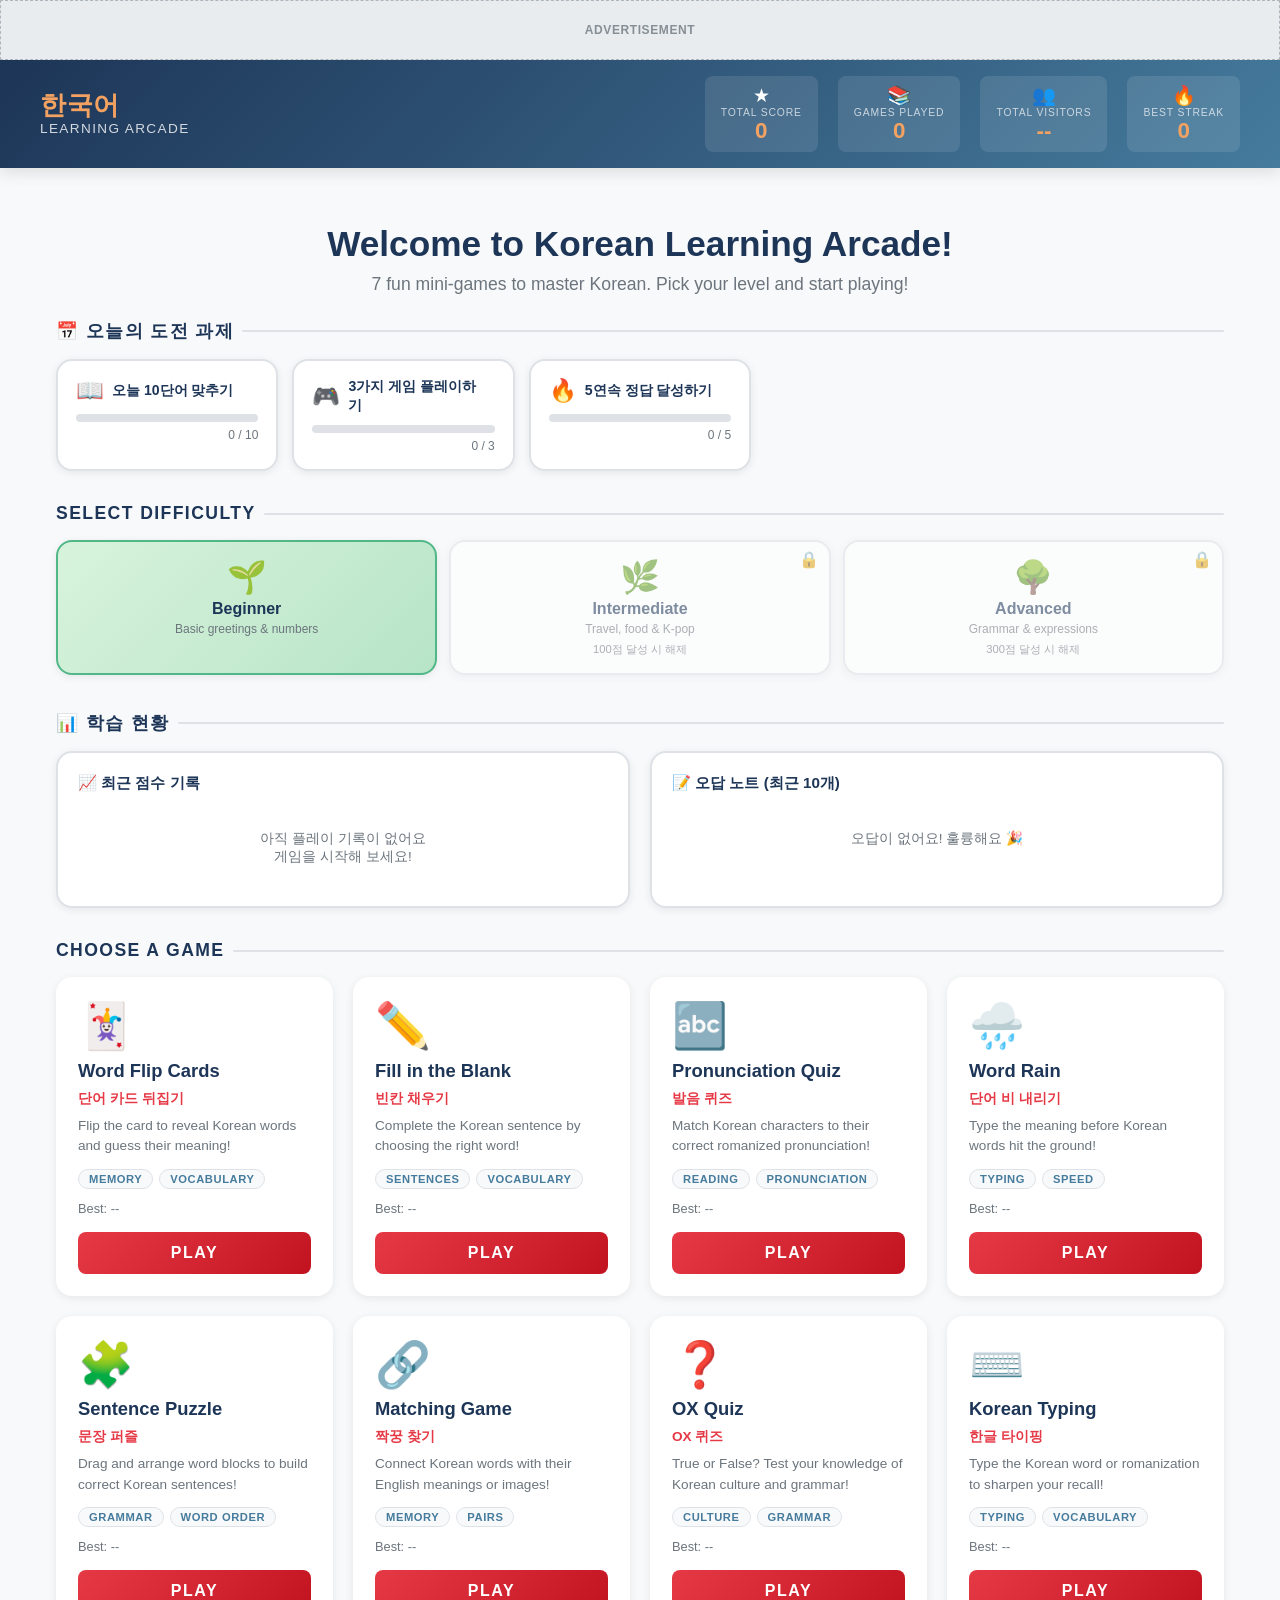
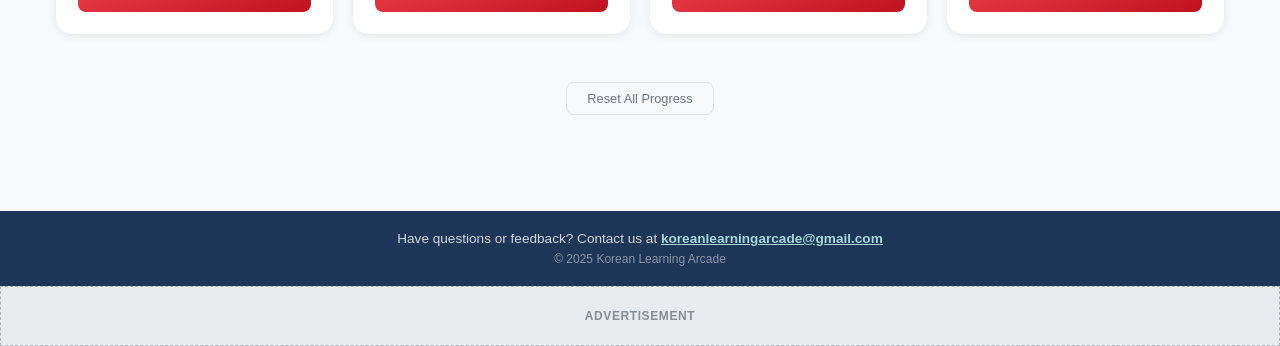
==== commit f5694712: "feat: 스트릭/힌트/오답노트/일일도전/레벨잠금/진행그래프 추가 - storage.js: 스트릭, 오답 노트, 일일 도전 과제, 점수 히스토리 데이터 구조 추가 - index.h" ====
--- a/index.html
+++ b/index.html
@@ -57,6 +57,11 @@
           <span class="score-label">Total Visitors</span>
           <span class="score-value" id="visitor-count">...</span>
         </div>
+        <div class="score-item streak-item">
+          <span class="score-icon">🔥</span>
+          <span class="score-label">Best Streak</span>
+          <span class="score-value" id="best-streak">0</span>
+        </div>
       </div>
     </div>
   </header>
@@ -68,6 +73,14 @@
     <section class="welcome-section">
       <h1 class="welcome-title">Welcome to Korean Learning Arcade!</h1>
       <p class="welcome-sub">7 fun mini-games to master Korean. Pick your level and start playing!</p>
+    </section>
+
+    <!-- 일일 도전 과제 -->
+    <section class="daily-section">
+      <h2 class="section-title">📅 오늘의 도전 과제</h2>
+      <div class="daily-challenges" id="daily-challenges">
+        <!-- JS에서 렌더링 -->
+      </div>
     </section>
 
     <!-- 난이도 선택 -->
@@ -92,6 +105,21 @@
       </div>
     </section>
 
+    <!-- 진행 그래프 + 오답 노트 -->
+    <section class="stats-section">
+      <h2 class="section-title">📊 학습 현황</h2>
+      <div class="stats-grid">
+        <div class="stat-panel">
+          <div class="stat-panel-title">📈 최근 점수 기록</div>
+          <div id="score-graph"><!-- JS에서 렌더링 --></div>
+        </div>
+        <div class="stat-panel">
+          <div class="stat-panel-title">📝 오답 노트 (최근 10개)</div>
+          <div id="wrong-answers-list"><!-- JS에서 렌더링 --></div>
+        </div>
+      </div>
+    </section>
+
     <!-- 게임 선택 카드들 -->
     <section class="games-section">
       <h2 class="section-title">Choose a Game</h2>
--- a/style.css
+++ b/style.css
@@ -691,3 +691,284 @@
 .fade-in   { animation: fadeIn 0.35s ease; }
 .shake     { animation: shake 0.4s ease; }
 .pop       { animation: pop 0.3s ease; }
+
+/* ===== 레벨 잠금 ===== */
+.diff-btn.locked {
+  opacity: 0.55;
+  cursor: not-allowed;
+  position: relative;
+}
+.diff-btn.locked::after {
+  content: '🔒';
+  position: absolute;
+  top: 8px;
+  right: 10px;
+  font-size: 1rem;
+}
+.level-unlock-hint {
+  font-size: 0.7rem;
+  color: var(--color-text-light);
+  margin-top: 2px;
+}
+
+/* ===== 헤더 스트릭 ===== */
+.score-item.streak-item .score-value {
+  color: #f4a261;
+}
+
+/* ===== 일일 도전 과제 섹션 ===== */
+.daily-section {
+  margin-bottom: 32px;
+}
+
+.daily-challenges {
+  display: grid;
+  grid-template-columns: repeat(auto-fill, minmax(220px, 1fr));
+  gap: 14px;
+}
+
+.challenge-card {
+  background: var(--color-card);
+  border-radius: var(--radius-md);
+  padding: 16px 18px;
+  box-shadow: var(--shadow-sm);
+  border: 2px solid var(--color-border);
+  transition: border-color 0.2s;
+}
+
+.challenge-card.done {
+  border-color: #52b788;
+  background: linear-gradient(135deg, #d8f3dc, #f8fff9);
+}
+
+.challenge-header {
+  display: flex;
+  align-items: center;
+  gap: 8px;
+  margin-bottom: 10px;
+}
+
+.challenge-icon {
+  font-size: 1.4rem;
+}
+
+.challenge-label {
+  font-size: 0.88rem;
+  font-weight: 600;
+  color: var(--color-text);
+  flex: 1;
+}
+
+.challenge-check {
+  font-size: 1.1rem;
+}
+
+.challenge-progress-bar {
+  height: 8px;
+  background: var(--color-border);
+  border-radius: 99px;
+  overflow: hidden;
+  margin-bottom: 6px;
+}
+
+.challenge-progress-fill {
+  height: 100%;
+  background: linear-gradient(90deg, #52b788, #40916c);
+  border-radius: 99px;
+  transition: width 0.4s ease;
+}
+
+.challenge-progress-fill.done {
+  background: linear-gradient(90deg, #52b788, #1b4332);
+}
+
+.challenge-count {
+  font-size: 0.75rem;
+  color: var(--color-text-light);
+  text-align: right;
+}
+
+/* ===== 진행 그래프 + 오답 노트 ===== */
+.stats-section {
+  margin-bottom: 32px;
+}
+
+.stats-grid {
+  display: grid;
+  grid-template-columns: 1fr 1fr;
+  gap: 20px;
+}
+
+@media (max-width: 640px) {
+  .stats-grid {
+    grid-template-columns: 1fr;
+  }
+}
+
+.stat-panel {
+  background: var(--color-card);
+  border-radius: var(--radius-md);
+  padding: 20px;
+  box-shadow: var(--shadow-sm);
+  border: 2px solid var(--color-border);
+}
+
+.stat-panel-title {
+  font-size: 0.95rem;
+  font-weight: 700;
+  color: var(--color-text);
+  margin-bottom: 16px;
+  display: flex;
+  align-items: center;
+  gap: 6px;
+}
+
+/* 점수 그래프 */
+.score-graph {
+  display: flex;
+  align-items: flex-end;
+  gap: 6px;
+  height: 100px;
+  padding-bottom: 4px;
+}
+
+.score-bar-wrap {
+  display: flex;
+  flex-direction: column;
+  align-items: center;
+  gap: 3px;
+  flex: 1;
+}
+
+.score-bar {
+  width: 100%;
+  border-radius: 4px 4px 0 0;
+  min-height: 4px;
+  transition: height 0.4s ease;
+  cursor: default;
+  position: relative;
+}
+
+.score-bar:hover::after {
+  content: attr(data-label);
+  position: absolute;
+  bottom: 100%;
+  left: 50%;
+  transform: translateX(-50%);
+  background: #1d3557;
+  color: white;
+  font-size: 0.7rem;
+  padding: 3px 7px;
+  border-radius: 4px;
+  white-space: nowrap;
+  margin-bottom: 4px;
+}
+
+.score-bar-label {
+  font-size: 0.6rem;
+  color: var(--color-text-light);
+  text-align: center;
+  white-space: nowrap;
+  overflow: hidden;
+  text-overflow: ellipsis;
+  max-width: 100%;
+}
+
+.graph-empty {
+  color: var(--color-text-light);
+  font-size: 0.85rem;
+  text-align: center;
+  width: 100%;
+  padding: 20px 0;
+}
+
+/* 오답 노트 */
+.wrong-list {
+  display: flex;
+  flex-direction: column;
+  gap: 8px;
+  max-height: 200px;
+  overflow-y: auto;
+}
+
+.wrong-item {
+  display: flex;
+  justify-content: space-between;
+  align-items: center;
+  padding: 8px 12px;
+  background: #fff5f5;
+  border: 1px solid #ffd6d9;
+  border-radius: var(--radius-sm);
+  font-size: 0.85rem;
+  gap: 8px;
+}
+
+.wrong-item-primary {
+  font-weight: 700;
+  color: var(--color-text);
+}
+
+.wrong-item-secondary {
+  color: var(--color-text-light);
+  font-size: 0.8rem;
+}
+
+.wrong-item-badge {
+  background: #e63946;
+  color: white;
+  font-size: 0.65rem;
+  font-weight: 700;
+  padding: 2px 6px;
+  border-radius: 99px;
+  white-space: nowrap;
+}
+
+.wrong-empty {
+  color: var(--color-text-light);
+  font-size: 0.85rem;
+  text-align: center;
+  padding: 20px 0;
+}
+
+/* ===== 게임 내 힌트 버튼 ===== */
+.hint-btn {
+  padding: 6px 14px;
+  background: linear-gradient(135deg, #ffd166, #f4a261);
+  color: white;
+  border: none;
+  border-radius: 20px;
+  font-size: 0.8rem;
+  font-weight: 700;
+  cursor: pointer;
+  transition: all 0.2s;
+  white-space: nowrap;
+}
+
+.hint-btn:hover {
+  transform: scale(1.05);
+  box-shadow: 0 2px 8px rgba(244,162,97,0.4);
+}
+
+.hint-btn:disabled {
+  opacity: 0.45;
+  cursor: not-allowed;
+  transform: none;
+}
+
+.hint-box {
+  background: linear-gradient(135deg, #fff9eb, #ffefc0);
+  border: 2px solid #ffd166;
+  border-radius: var(--radius-sm);
+  padding: 10px 14px;
+  font-size: 0.88rem;
+  color: #7b5800;
+  font-weight: 600;
+  margin-top: 10px;
+  text-align: center;
+  animation: fadeIn 0.3s ease;
+}
+
+/* ===== 게임 내 스트릭 표시 ===== */
+.streak-stat .stat-value {
+  color: #f4a261;
+}
